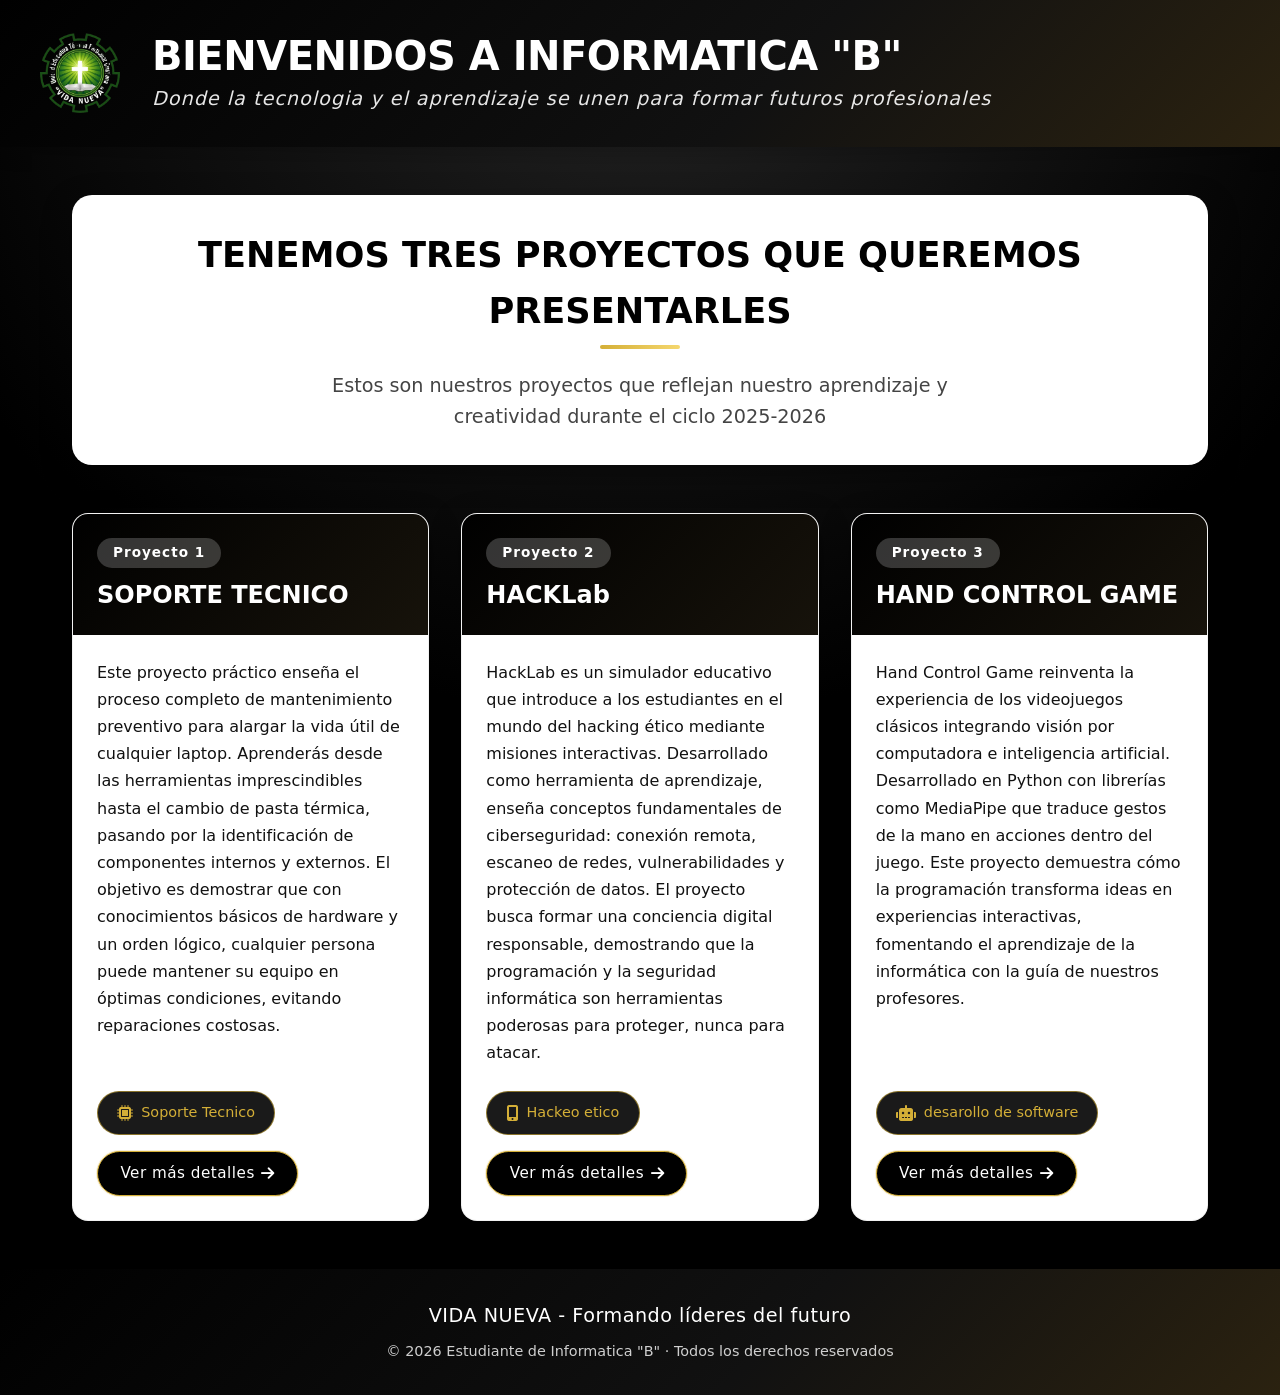
==== index.html @ 70e84f4d "Proyecto Ver1" ====
<!DOCTYPE html>
<html lang="es">
<head>
    <meta charset="UTF-8">
    <meta name="viewport" content="width=device-width, initial-scale=1.0">
    <title>Informatica "B"</title>
    <link rel="icon" href="logo_del_colegio2.png" type="image/x-icon">
    <link rel="stylesheet" href="estilos.css">
    <link rel="stylesheet" href="https://cdnjs.cloudflare.com/ajax/libs/font-awesome/6.0.0/css/all.min.css">
</head>
<body>
    <header>
        <div class="header-container">
            <div class="logo-area">
                <img src="logo_del_colegio2.png" alt="Logo del colegio" class="logo">
                <div class="instituto-info">
                    <h1>BIENVENIDOS A INFORMATICA "B"</h1>
                    <p class="lema">Donde la tecnologia y el aprendizaje se unen para formar futuros profesionales</p>
                </div>
            </div>
        </div>
    </header>

    <main>
        <section class="intro-seccion">
            <h2 class="titulo-destacado">TENEMOS TRES PROYECTOS QUE QUEREMOS PRESENTARLES</h2>
            <p class="subtitulo">Estos son nuestros proyectos que reflejan nuestro aprendizaje y creatividad durante el ciclo 2025-2026</p>
        </section>

        <div class="proyectos-grid">
            <!-- Proyecto 1 -->
            <article class="proyecto-card">
                <div class="proyecto-header">
                    <span class="proyecto-numero">Proyecto 1</span>
                    <h3 class="proyecto-titulo">SOPORTE TECNICO</h3>
                </div>
                <div class="proyecto-contenido">
                    <p class="proyecto-descripcion">Este proyecto práctico enseña el proceso completo de mantenimiento preventivo para alargar la vida útil de cualquier laptop. Aprenderás desde las herramientas imprescindibles hasta el cambio de pasta térmica, pasando por la identificación de componentes internos y externos. El objetivo es demostrar que con conocimientos básicos de hardware y un orden lógico, cualquier persona puede mantener su equipo en óptimas condiciones, evitando reparaciones costosas.
                    </p>
                    <div class="tecnologia-etiqueta">
                        <i class="fas fa-microchip"></i>
                        <span>Soporte Tecnico</span>
                    </div>
                    <div class="acciones-proyecto">
                        <a href="proyecto1.html" class="btn-detalle">
                            Ver más detalles
                            <i class="fas fa-arrow-right"></i>
                        </a>
                    </div>
                </div>
            </article>

            <!-- Proyecto 2 -->
            <article class="proyecto-card">
                <div class="proyecto-header">
                    <span class="proyecto-numero">Proyecto 2</span>
                    <h3 class="proyecto-titulo">HACKLab</h3>
                </div>
                <div class="proyecto-contenido">
                    <p class="proyecto-descripcion">HackLab es un simulador educativo que introduce a los estudiantes en el mundo del hacking ético mediante misiones interactivas. Desarrollado como herramienta de aprendizaje, enseña conceptos fundamentales de ciberseguridad: conexión remota, escaneo de redes, vulnerabilidades y protección de datos. El proyecto busca formar una conciencia digital responsable, demostrando que la programación y la seguridad informática son herramientas poderosas para proteger, nunca para atacar.
                    </p>
                    <div class="tecnologia-etiqueta">
                        <i class="fas fa-mobile-alt"></i>
                        <span>Hackeo etico</span>
                    </div>
                    <div class="acciones-proyecto">
                        <a href="proyecto2.html" class="btn-detalle">
                            Ver más detalles
                            <i class="fas fa-arrow-right"></i>
                        </a>
                    </div>
                </div>
            </article>

            <!-- Proyecto 3 -->
            <article class="proyecto-card">
                <div class="proyecto-header">
                    <span class="proyecto-numero">Proyecto 3</span>
                    <h3 class="proyecto-titulo">HAND CONTROL GAME</h3>
                </div>
                <div class="proyecto-contenido">
                    <p class="proyecto-descripcion">Hand Control Game reinventa la experiencia de los 
                    videojuegos clásicos integrando visión por computadora e inteligencia artificial. 
                    Desarrollado en Python con librerías como MediaPipe que traduce gestos de la mano en 
                    acciones dentro del juego. Este proyecto demuestra cómo la programación transforma 
                    ideas en experiencias interactivas, fomentando el aprendizaje de la informática 
                    con la guía de nuestros profesores.
                    </p>
                    <div class="tecnologia-etiqueta">
                        <i class="fas fa-robot"></i>
                        <span>desarollo de software</span>
                    </div>
                    <div class="acciones-proyecto">
                        <a href="proyecto3.html" class="btn-detalle">
                            Ver más detalles
                            <i class="fas fa-arrow-right"></i>
                        </a>
                    </div>
                </div>
            </article>
        </div>
    </main>

    <footer>
        <div class="footer-container">
            <p class="colegio-footer">VIDA NUEVA - Formando líderes del futuro</p>
            <p class="copyright">© 2026 Estudiante de Informatica "B" · Todos los derechos reservados</p>
        </div>
    </footer>
</body>
</html>
---- estilos.css ----
/* Reset y variables */
* {
    margin: 0;
    padding: 0;
    box-sizing: border-box;
}

:root {
    /* Paleta principal: negro, blanco, dorado */
    --color-primario: #000000;
    --color-secundario: #d4af37; /* dorado */
    --color-acento: #f5d76e;     /* dorado claro */
    --color-fondo: #000000;
    --color-texto: #111111;
    --color-blanco: #ffffff;
    --sombra-suave: 0 10px 30px rgba(0, 0, 0, 0.35);
    --sombra-hover: 0 15px 40px rgba(0, 0, 0, 0.5);
}

body {
    font-family: 'Segoe UI', system-ui, -apple-system, sans-serif;
    background: radial-gradient(circle at top, #222222 0%, #000000 50%, #000000 100%);
    min-height: 100vh;
    display: flex;
    flex-direction: column;
    color: var(--color-blanco);
    line-height: 1.6;
}

/* Header */
header {
    background: linear-gradient(135deg, #000000 0%, #111111 60%, #2b2210 100%);
    color: var(--color-blanco);
    padding: 2rem 1rem;
    box-shadow: 0 4px 20px rgba(0, 0, 0, 0.2);
}

.header-container {
    max-width: 1200px;
    margin: 0 auto;
}

.logo-area {
    display: flex;
    align-items: center;
    gap: 2rem;
    flex-wrap: wrap;
}

.logo {
    width: 80px;
    height: 80px;
    transition: transform 0.3s ease;
}

.logo:hover {
    transform: scale(1.05);
}

.instituto-info h1 {
    font-size: clamp(1.8rem, 5vw, 2.5rem);
    font-weight: 700;
    letter-spacing: -0.5px;
    margin: 0;
    line-height: 1.2;
}

.lema {
    font-size: clamp(1rem, 3vw, 1.2rem);
    font-style: italic;
    opacity: 0.9;
    margin-top: 0.25rem;
    letter-spacing: 1px;
}

/* Main content */
main {
    flex: 1;
    max-width: 1200px;
    margin: 3rem auto;
    padding: 0 2rem;
    width: 100%;
}

/* Sección introductoria - Estilo de la imagen */
.intro-seccion {
    text-align: center;
    margin-bottom: 3rem;
    padding: 2rem;
    background: var(--color-blanco);
    border-radius: 20px;
    box-shadow: var(--sombra-suave);
}

.titulo-destacado {
    font-size: clamp(1.5rem, 4vw, 2.2rem);
    color: var(--color-primario);
    margin-bottom: 1rem;
    font-weight: 600;
    position: relative;
    display: inline-block;
}

.titulo-destacado::after {
    content: '';
    position: absolute;
    bottom: -10px;
    left: 50%;
    transform: translateX(-50%);
    width: 80px;
    height: 4px;
    background: linear-gradient(90deg, var(--color-secundario), var(--color-acento));
    border-radius: 2px;
}

.subtitulo {
    font-size: clamp(1rem, 3vw, 1.2rem);
    color: #444444;
    max-width: 700px;
    margin: 1rem auto 0;
}

/* Grid de proyectos */
.proyectos-grid {
    display: grid;
    grid-template-columns: repeat(auto-fit, minmax(320px, 1fr));
    gap: 2rem;
    margin-top: 2rem;
}

/* Tarjetas de proyecto - Estilo profesional */
.proyecto-card {
    background: var(--color-blanco);
    border-radius: 16px;
    overflow: hidden;
    box-shadow: var(--sombra-suave);
    transition: all 0.3s cubic-bezier(0.4, 0, 0.2, 1);
    display: flex;
    flex-direction: column;
    border: 1px solid rgba(0, 0, 0, 0.05);
}

.proyecto-card:hover {
    transform: translateY(-8px);
    box-shadow: var(--sombra-hover);
}

.proyecto-header {
    background: linear-gradient(135deg, #000000, #17130b);
    color: var(--color-blanco);
    padding: 1.5rem;
    position: relative;
}

.proyecto-numero {
    display: inline-block;
    background: rgba(255, 255, 255, 0.2);
    padding: 0.25rem 1rem;
    border-radius: 50px;
    font-size: 0.85rem;
    font-weight: 600;
    letter-spacing: 1px;
    margin-bottom: 0.75rem;
}

.proyecto-titulo {
    font-size: 1.5rem;
    font-weight: 600;
    margin: 0;
    line-height: 1.3;
}

.proyecto-contenido {
    padding: 1.5rem;
    flex: 1;
    display: flex;
    flex-direction: column;
}

.proyecto-descripcion {
    color: var(--color-texto);
    margin-bottom: 1.5rem;
    font-size: 1rem;
    line-height: 1.7;
    flex: 1;
}

.tecnologia-etiqueta {
    display: inline-flex;
    align-items: center;
    gap: 0.5rem;
    background: #1a1a1a;
    color: var(--color-secundario);
    padding: 0.6rem 1.2rem;
    border-radius: 50px;
    font-size: 0.9rem;
    font-weight: 500;
    border: 1px solid rgba(212, 175, 55, 0.6);
    transition: all 0.3s ease;
    width: fit-content;
}

.tecnologia-etiqueta i {
    font-size: 1rem;
}

.tecnologia-etiqueta:hover {
    background: var(--color-secundario);
    color: var(--color-primario);
    border-color: var(--color-secundario);
}

/* Botones de acción de proyecto */
.acciones-proyecto {
    margin-top: 1rem;
    display: flex;
    justify-content: flex-start;
}

.btn-detalle {
    display: inline-flex;
    align-items: center;
    justify-content: center;
    padding: 0.6rem 1.4rem;
    border-radius: 999px;
    border: 1px solid var(--color-secundario);
    background-color: #000000;
    color: var(--color-blanco);
    font-size: 0.95rem;
    font-weight: 500;
    letter-spacing: 0.5px;
    text-decoration: none;
    cursor: pointer;
    transition: all 0.25s ease;
    box-shadow: 0 0 0 1px rgba(212, 175, 55, 0.2);
}

.btn-detalle i {
    margin-left: 0.4rem;
}

.btn-detalle:hover {
    background-color: var(--color-secundario);
    color: #000000;
    box-shadow: 0 0 16px rgba(212, 175, 55, 0.6);
    transform: translateY(-1px);
}

.btn-detalle:active {
    transform: translateY(0);
}

/* Footer */
footer {
    background: linear-gradient(135deg, #000000 0%, #111111 60%, #2b2210 100%);
    color: var(--color-blanco);
    padding: 2rem 1rem;
    margin-top: auto;
    text-align: center;
}

.footer-container {
    max-width: 1200px;
    margin: 0 auto;
}

.colegio-footer {
    font-size: clamp(1rem, 3vw, 1.2rem);
    font-weight: 500;
    margin-bottom: 0.5rem;
    letter-spacing: 0.5px;
}

.copyright {
    font-size: 0.9rem;
    opacity: 0.8;
}

/* Media Queries - Responsive Design */
@media screen and (max-width: 1024px) {
    main {
        padding: 0 1.5rem;
    }
    
    .proyectos-grid {
        gap: 1.5rem;
    }
}

@media screen and (max-width: 768px) {
    header {
        padding: 1.5rem 1rem;
    }
    
    .logo-area {
        flex-direction: column;
        text-align: center;
        gap: 1rem;
    }
    
    .logo {
        width: 70px;
        height: 70px;
    }
    
    .instituto-info h1 {
        font-size: 1.8rem;
    }
    
    .intro-seccion {
        padding: 1.5rem;
        margin-bottom: 2rem;
    }
    
    .proyectos-grid {
        grid-template-columns: repeat(auto-fit, minmax(280px, 1fr));
    }
    
    .proyecto-header {
        padding: 1.25rem;
    }
    
    .proyecto-titulo {
        font-size: 1.3rem;
    }
    
    .proyecto-contenido {
        padding: 1.25rem;
    }
}

@media screen and (max-width: 480px) {
    main {
        padding: 0 1rem;
        margin: 2rem auto;
    }
    
    .intro-seccion {
        padding: 1.25rem;
    }
    
    .titulo-destacado {
        font-size: 1.3rem;
    }
    
    .subtitulo {
        font-size: 0.95rem;
    }
    
    .proyectos-grid {
        grid-template-columns: 1fr;
        gap: 1.25rem;
    }
    
    .proyecto-card {
        border-radius: 12px;
    }
    
    .proyecto-header {
        padding: 1rem;
    }
    
    .proyecto-numero {
        font-size: 0.75rem;
    }
    
    .proyecto-titulo {
        font-size: 1.2rem;
    }
    
    .proyecto-contenido {
        padding: 1rem;
    }
    
    .proyecto-descripcion {
        font-size: 0.95rem;
    }
    
    .tecnologia-etiqueta {
        padding: 0.5rem 1rem;
        font-size: 0.85rem;
    }
    
    .colegio-footer {
        font-size: 1rem;
    }
    
    .copyright {
        font-size: 0.8rem;
    }
}

/* Pantallas muy grandes */
@media screen and (min-width: 1600px) {
    .proyectos-grid {
        grid-template-columns: repeat(3, 1fr);
    }
}

/* Animaciones y efectos */
@keyframes fadeInUp {
    from {
        opacity: 0;
        transform: translateY(20px);
    }
    to {
        opacity: 1;
        transform: translateY(0);
    }
}

.proyecto-card {
    animation: fadeInUp 0.6s ease-out forwards;
}

.proyecto-card:nth-child(1) { animation-delay: 0.1s; }
.proyecto-card:nth-child(2) { animation-delay: 0.2s; }
.proyecto-card:nth-child(3) { animation-delay: 0.3s; }

/* Mejoras de accesibilidad */
@media (prefers-reduced-motion: reduce) {
    .proyecto-card,
    .logo,
    .tecnologia-etiqueta {
        animation: none;
        transition: none;
    }
}

/* Estilo para enfoque de teclado */
.proyecto-card:focus-within {
    outline: 2px solid var(--color-secundario);
    outline-offset: 2px;
}
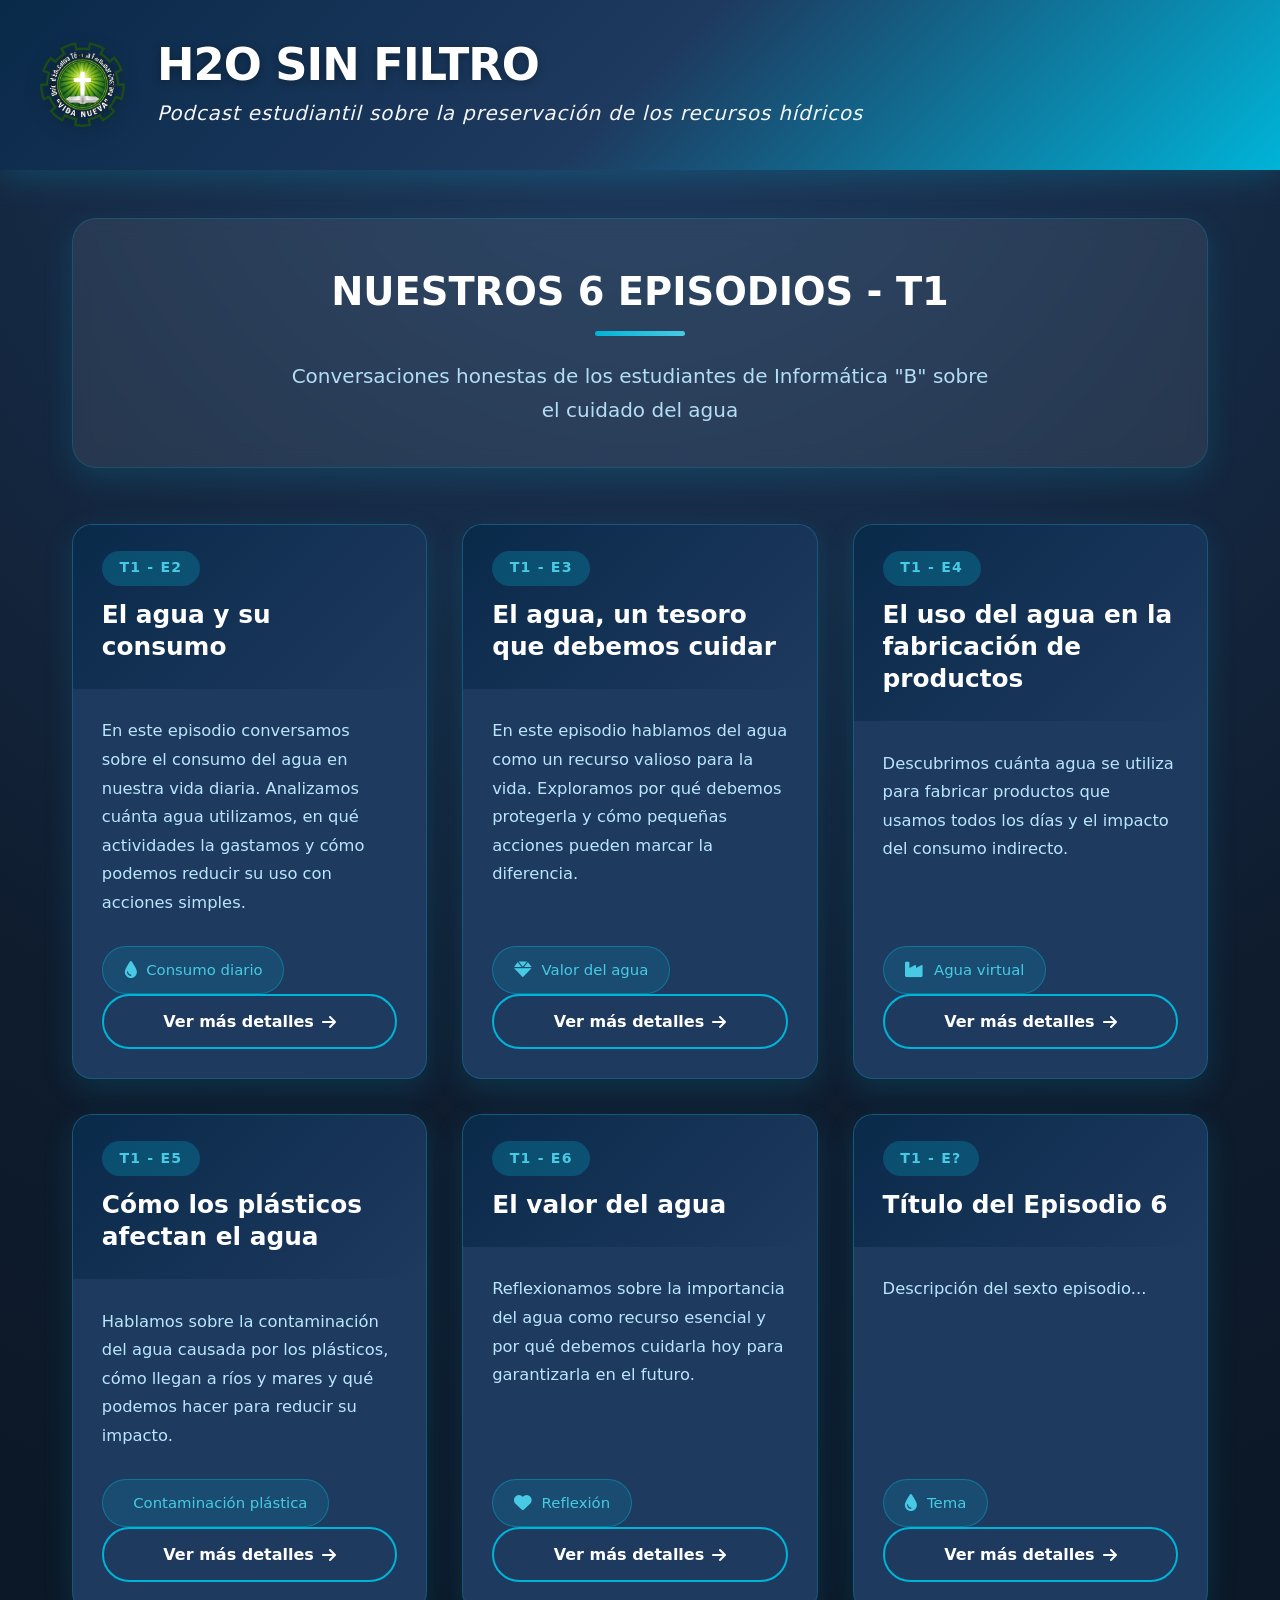
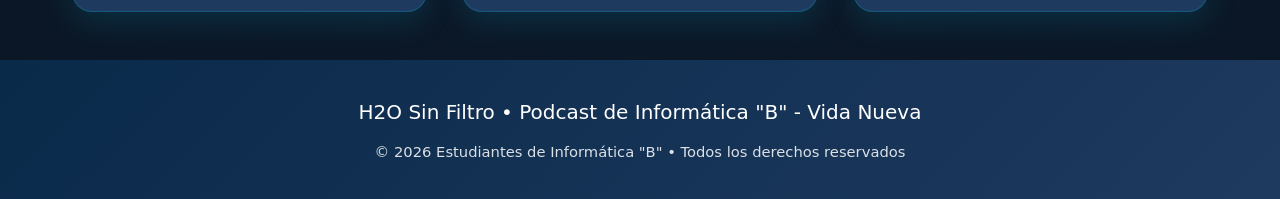
==== commit 196152e8: "IndexActualizado" ====
--- a/index.html
+++ b/index.html
@@ -3,7 +3,7 @@
 <head>
     <meta charset="UTF-8">
     <meta name="viewport" content="width=device-width, initial-scale=1.0">
-    <title>Informatica "B"</title>
+    <title>H2O Sin Filtro | Podcast</title>
     <link rel="icon" href="logo_del_colegio2.png" type="image/x-icon">
     <link rel="stylesheet" href="estilos.css">
     <link rel="stylesheet" href="https://cdnjs.cloudflare.com/ajax/libs/font-awesome/6.0.0/css/all.min.css">
@@ -14,8 +14,8 @@
             <div class="logo-area">
                 <img src="logo_del_colegio2.png" alt="Logo del colegio" class="logo">
                 <div class="instituto-info">
-                    <h1>BIENVENIDOS A INFORMATICA "B"</h1>
-                    <p class="lema">Donde la tecnologia y el aprendizaje se unen para formar futuros profesionales</p>
+                    <h1>H2O SIN FILTRO</h1>
+                    <p class="lema">Podcast estudiantil sobre la preservación de los recursos hídricos</p>
                 </div>
             </div>
         </div>
@@ -23,88 +23,143 @@
 
     <main>
         <section class="intro-seccion">
-            <h2 class="titulo-destacado">TENEMOS TRES PROYECTOS QUE QUEREMOS PRESENTARLES</h2>
-            <p class="subtitulo">Estos son nuestros proyectos que reflejan nuestro aprendizaje y creatividad durante el ciclo 2025-2026</p>
+            <h2 class="titulo-destacado">NUESTROS 6 EPISODIOS - T1</h2>
+            <p class="subtitulo">Conversaciones honestas de los estudiantes de Informática "B" sobre el cuidado del agua</p>
         </section>
 
         <div class="proyectos-grid">
-            <!-- Proyecto 1 -->
+
+            <!-- === TUS 3 EPISODIOS ORIGINALES (modificados) === -->
+
+            <!-- Episodio 1 (antes Proyecto 1) -->
             <article class="proyecto-card">
                 <div class="proyecto-header">
-                    <span class="proyecto-numero">Proyecto 1</span>
-                    <h3 class="proyecto-titulo">SOPORTE TECNICO</h3>
+                    <span class="proyecto-numero">T1 - E2</span>
+                    <h3 class="proyecto-titulo">El agua y su consumo</h3>
                 </div>
                 <div class="proyecto-contenido">
-                    <p class="proyecto-descripcion">Este proyecto práctico enseña el proceso completo de mantenimiento preventivo para alargar la vida útil de cualquier laptop. Aprenderás desde las herramientas imprescindibles hasta el cambio de pasta térmica, pasando por la identificación de componentes internos y externos. El objetivo es demostrar que con conocimientos básicos de hardware y un orden lógico, cualquier persona puede mantener su equipo en óptimas condiciones, evitando reparaciones costosas.
-                    </p>
+                    <p class="proyecto-descripcion">En este episodio conversamos sobre el consumo del agua en nuestra vida diaria. Analizamos cuánta agua utilizamos, en qué actividades la gastamos y cómo podemos reducir su uso con acciones simples.</p>
                     <div class="tecnologia-etiqueta">
-                        <i class="fas fa-microchip"></i>
-                        <span>Soporte Tecnico</span>
+                        <i class="fas fa-tint"></i>
+                        <span>Consumo diario</span>
                     </div>
                     <div class="acciones-proyecto">
                         <a href="proyecto1.html" class="btn-detalle">
-                            Ver más detalles
-                            <i class="fas fa-arrow-right"></i>
+                            Ver más detalles <i class="fas fa-arrow-right"></i>
                         </a>
                     </div>
                 </div>
             </article>
 
-            <!-- Proyecto 2 -->
+            <!-- Episodio 2 (antes Proyecto 2) -->
             <article class="proyecto-card">
                 <div class="proyecto-header">
-                    <span class="proyecto-numero">Proyecto 2</span>
-                    <h3 class="proyecto-titulo">HACKLab</h3>
+                    <span class="proyecto-numero">T1 - E3</span>
+                    <h3 class="proyecto-titulo">El agua, un tesoro que debemos cuidar</h3>
                 </div>
                 <div class="proyecto-contenido">
-                    <p class="proyecto-descripcion">HackLab es un simulador educativo que introduce a los estudiantes en el mundo del hacking ético mediante misiones interactivas. Desarrollado como herramienta de aprendizaje, enseña conceptos fundamentales de ciberseguridad: conexión remota, escaneo de redes, vulnerabilidades y protección de datos. El proyecto busca formar una conciencia digital responsable, demostrando que la programación y la seguridad informática son herramientas poderosas para proteger, nunca para atacar.
-                    </p>
+                    <p class="proyecto-descripcion">En este episodio hablamos del agua como un recurso valioso para la vida. Exploramos por qué debemos protegerla y cómo pequeñas acciones pueden marcar la diferencia.</p>
                     <div class="tecnologia-etiqueta">
-                        <i class="fas fa-mobile-alt"></i>
-                        <span>Hackeo etico</span>
+                        <i class="fas fa-gem"></i>
+                        <span>Valor del agua</span>
                     </div>
                     <div class="acciones-proyecto">
                         <a href="proyecto2.html" class="btn-detalle">
-                            Ver más detalles
-                            <i class="fas fa-arrow-right"></i>
+                            Ver más detalles <i class="fas fa-arrow-right"></i>
                         </a>
                     </div>
                 </div>
             </article>
 
-            <!-- Proyecto 3 -->
+            <!-- Episodio 3 (antes Proyecto 3) -->
             <article class="proyecto-card">
                 <div class="proyecto-header">
-                    <span class="proyecto-numero">Proyecto 3</span>
-                    <h3 class="proyecto-titulo">HAND CONTROL GAME</h3>
+                    <span class="proyecto-numero">T1 - E4</span>
+                    <h3 class="proyecto-titulo">El uso del agua en la fabricación de productos</h3>
                 </div>
                 <div class="proyecto-contenido">
-                    <p class="proyecto-descripcion">Hand Control Game reinventa la experiencia de los 
-                    videojuegos clásicos integrando visión por computadora e inteligencia artificial. 
-                    Desarrollado en Python con librerías como MediaPipe que traduce gestos de la mano en 
-                    acciones dentro del juego. Este proyecto demuestra cómo la programación transforma 
-                    ideas en experiencias interactivas, fomentando el aprendizaje de la informática 
-                    con la guía de nuestros profesores.
-                    </p>
+                    <p class="proyecto-descripcion">Descubrimos cuánta agua se utiliza para fabricar productos que usamos todos los días y el impacto del consumo indirecto.</p>
                     <div class="tecnologia-etiqueta">
-                        <i class="fas fa-robot"></i>
-                        <span>desarollo de software</span>
+                        <i class="fas fa-industry"></i>
+                        <span>Agua virtual</span>
                     </div>
                     <div class="acciones-proyecto">
                         <a href="proyecto3.html" class="btn-detalle">
-                            Ver más detalles
-                            <i class="fas fa-arrow-right"></i>
+                            Ver más detalles <i class="fas fa-arrow-right"></i>
                         </a>
                     </div>
                 </div>
             </article>
+
+            <!-- === LAS 3 TARJETAS NUEVAS QUE FALTABAN === -->
+
+            <!-- Episodio 4 -->
+            <article class="proyecto-card">
+                <div class="proyecto-header">
+                    <span class="proyecto-numero">T1 - E5</span>
+                    <h3 class="proyecto-titulo">Cómo los plásticos afectan el agua</h3>
+                </div>
+                <div class="proyecto-contenido">
+                    <p class="proyecto-descripcion">Hablamos sobre la contaminación del agua causada por los plásticos, cómo llegan a ríos y mares y qué podemos hacer para reducir su impacto.</p>
+                    <div class="tecnologia-etiqueta">
+                        <i class="fas fa-bottle-water"></i>
+                        <span>Contaminación plástica</span>
+                    </div>
+                    <div class="acciones-proyecto">
+                        <a href="#" class="btn-detalle">
+                            Ver más detalles <i class="fas fa-arrow-right"></i>
+                        </a>
+                    </div>
+                </div>
+            </article>
+
+            <!-- Episodio 5 -->
+            <article class="proyecto-card">
+                <div class="proyecto-header">
+                    <span class="proyecto-numero">T1 - E6</span>
+                    <h3 class="proyecto-titulo">El valor del agua</h3>
+                </div>
+                <div class="proyecto-contenido">
+                    <p class="proyecto-descripcion">Reflexionamos sobre la importancia del agua como recurso esencial y por qué debemos cuidarla hoy para garantizarla en el futuro.</p>
+                    <div class="tecnologia-etiqueta">
+                        <i class="fas fa-heart"></i>
+                        <span>Reflexión</span>
+                    </div>
+                    <div class="acciones-proyecto">
+                        <a href="#" class="btn-detalle">
+                            Ver más detalles <i class="fas fa-arrow-right"></i>
+                        </a>
+                    </div>
+                </div>
+            </article>
+
+            <!-- Episodio 6 (placeholder - reemplázalo cuando tengas el título) -->
+            <article class="proyecto-card">
+                <div class="proyecto-header">
+                    <span class="proyecto-numero">T1 - E?</span>
+                    <h3 class="proyecto-titulo">Título del Episodio 6</h3>
+                </div>
+                <div class="proyecto-contenido">
+                    <p class="proyecto-descripcion">Descripción del sexto episodio...</p>
+                    <div class="tecnologia-etiqueta">
+                        <i class="fas fa-tint"></i>
+                        <span>Tema</span>
+                    </div>
+                    <div class="acciones-proyecto">
+                        <a href="#" class="btn-detalle">
+                            Ver más detalles <i class="fas fa-arrow-right"></i>
+                        </a>
+                    </div>
+                </div>
+            </article>
+
         </div>
     </main>
 
     <footer>
         <div class="footer-container">
-            <p class="colegio-footer">VIDA NUEVA - Formando líderes del futuro</p>
-            <p class="copyright">© 2026 Estudiante de Informatica "B" · Todos los derechos reservados</p>
+            <p class="colegio-footer">H2O Sin Filtro • Podcast de Informática "B" - Vida Nueva</p>
+            <p class="copyright">© 2026 Estudiantes de Informática "B" • Todos los derechos reservados</p>
         </div>
     </footer>
 </body>
--- a/estilos.css
+++ b/estilos.css
@@ -1,4 +1,4 @@
-/* Reset y variables */
+/* Reset y variables - Tema H2O Sin Filtro */
 * {
     margin: 0;
     padding: 0;
@@ -6,33 +6,37 @@
 }
 
 :root {
-    /* Paleta principal: negro, blanco, dorado */
-    --color-primario: #000000;
-    --color-secundario: #d4af37; /* dorado */
-    --color-acento: #f5d76e;     /* dorado claro */
-    --color-fondo: #000000;
-    --color-texto: #111111;
+    /* Nueva paleta de colores - Agua limpia */
+    --color-primario: #0a2a4a;        /* Azul profundo */
+    --color-secundario: #00b4d8;      /* Turquesa vibrante */
+    --color-acento: #48cae4;          /* Turquesa claro */
+    --color-fondo: #0f1c2e;           /* Fondo oscuro azulado */
     --color-blanco: #ffffff;
-    --sombra-suave: 0 10px 30px rgba(0, 0, 0, 0.35);
-    --sombra-hover: 0 15px 40px rgba(0, 0, 0, 0.5);
+    --color-texto: #e0f2fe;
+    --color-tarjeta: #1e3a5f;
+    
+    --sombra-suave: 0 10px 30px rgba(0, 180, 216, 0.15);
+    --sombra-hover: 0 20px 50px rgba(0, 180, 216, 0.25);
 }
 
 body {
     font-family: 'Segoe UI', system-ui, -apple-system, sans-serif;
-    background: radial-gradient(circle at top, #222222 0%, #000000 50%, #000000 100%);
+    background: radial-gradient(circle at top, #1e3a5f 0%, #0f1c2e 60%, #0a1624 100%);
     min-height: 100vh;
     display: flex;
     flex-direction: column;
-    color: var(--color-blanco);
-    line-height: 1.6;
-}
-
-/* Header */
+    color: var(--color-texto);
+    line-height: 1.7;
+}
+
+/* Header - Más moderno y con toque acuático */
 header {
-    background: linear-gradient(135deg, #000000 0%, #111111 60%, #2b2210 100%);
-    color: var(--color-blanco);
-    padding: 2rem 1rem;
-    box-shadow: 0 4px 20px rgba(0, 0, 0, 0.2);
+    background: linear-gradient(135deg, #0a2a4a 0%, #1e3a5f 50%, #00b4d8 100%);
+    color: var(--color-blanco);
+    padding: 2.5rem 1rem;
+    box-shadow: 0 8px 30px rgba(0, 180, 216, 0.2);
+    position: relative;
+    overflow: hidden;
 }
 
 .header-container {
@@ -48,32 +52,34 @@
 }
 
 .logo {
-    width: 80px;
-    height: 80px;
-    transition: transform 0.3s ease;
+    width: 85px;
+    height: 85px;
+    transition: transform 0.4s ease;
+    filter: drop-shadow(0 4px 8px rgba(0, 0, 0, 0.3));
 }
 
 .logo:hover {
-    transform: scale(1.05);
+    transform: scale(1.08) rotate(5deg);
 }
 
 .instituto-info h1 {
-    font-size: clamp(1.8rem, 5vw, 2.5rem);
+    font-size: clamp(1.9rem, 5.5vw, 2.8rem);
     font-weight: 700;
-    letter-spacing: -0.5px;
+    letter-spacing: -1px;
     margin: 0;
-    line-height: 1.2;
+    line-height: 1.1;
+    text-shadow: 0 2px 10px rgba(0, 0, 0, 0.3);
 }
 
 .lema {
-    font-size: clamp(1rem, 3vw, 1.2rem);
+    font-size: clamp(1.05rem, 3.2vw, 1.25rem);
     font-style: italic;
-    opacity: 0.9;
-    margin-top: 0.25rem;
-    letter-spacing: 1px;
-}
-
-/* Main content */
+    opacity: 0.95;
+    margin-top: 0.4rem;
+    letter-spacing: 0.8px;
+}
+
+/* Main */
 main {
     flex: 1;
     max-width: 1200px;
@@ -82,21 +88,23 @@
     width: 100%;
 }
 
-/* Sección introductoria - Estilo de la imagen */
+/* Sección introductoria */
 .intro-seccion {
     text-align: center;
-    margin-bottom: 3rem;
-    padding: 2rem;
-    background: var(--color-blanco);
-    border-radius: 20px;
+    margin-bottom: 3.5rem;
+    padding: 2.5rem 2rem;
+    background: rgba(255, 255, 255, 0.08);
+    border-radius: 24px;
     box-shadow: var(--sombra-suave);
+    backdrop-filter: blur(10px);
+    border: 1px solid rgba(0, 180, 216, 0.2);
 }
 
 .titulo-destacado {
-    font-size: clamp(1.5rem, 4vw, 2.2rem);
-    color: var(--color-primario);
+    font-size: clamp(1.6rem, 4.5vw, 2.4rem);
+    color: var(--color-blanco);
     margin-bottom: 1rem;
-    font-weight: 600;
+    font-weight: 700;
     position: relative;
     display: inline-block;
 }
@@ -104,157 +112,158 @@
 .titulo-destacado::after {
     content: '';
     position: absolute;
-    bottom: -10px;
+    bottom: -12px;
     left: 50%;
     transform: translateX(-50%);
-    width: 80px;
-    height: 4px;
+    width: 90px;
+    height: 5px;
     background: linear-gradient(90deg, var(--color-secundario), var(--color-acento));
-    border-radius: 2px;
+    border-radius: 3px;
 }
 
 .subtitulo {
-    font-size: clamp(1rem, 3vw, 1.2rem);
-    color: #444444;
-    max-width: 700px;
-    margin: 1rem auto 0;
-}
-
-/* Grid de proyectos */
+    font-size: clamp(1.05rem, 3vw, 1.25rem);
+    color: #bae6fd;
+    max-width: 720px;
+    margin: 1.2rem auto 0;
+    opacity: 0.95;
+}
+
+/* Grid de episodios */
 .proyectos-grid {
     display: grid;
     grid-template-columns: repeat(auto-fit, minmax(320px, 1fr));
-    gap: 2rem;
-    margin-top: 2rem;
-}
-
-/* Tarjetas de proyecto - Estilo profesional */
+    gap: 2.2rem;
+}
+
+/* Tarjetas mejoradas */
 .proyecto-card {
-    background: var(--color-blanco);
-    border-radius: 16px;
+    background: var(--color-tarjeta);
+    border-radius: 20px;
     overflow: hidden;
     box-shadow: var(--sombra-suave);
-    transition: all 0.3s cubic-bezier(0.4, 0, 0.2, 1);
+    transition: all 0.4s cubic-bezier(0.4, 0, 0.2, 1);
     display: flex;
     flex-direction: column;
-    border: 1px solid rgba(0, 0, 0, 0.05);
+    border: 1px solid rgba(0, 180, 216, 0.25);
+    position: relative;
 }
 
 .proyecto-card:hover {
-    transform: translateY(-8px);
+    transform: translateY(-12px);
     box-shadow: var(--sombra-hover);
+    border-color: var(--color-secundario);
 }
 
 .proyecto-header {
-    background: linear-gradient(135deg, #000000, #17130b);
-    color: var(--color-blanco);
-    padding: 1.5rem;
+    background: linear-gradient(135deg, #0a2a4a, #1e3a5f);
+    color: var(--color-blanco);
+    padding: 1.6rem 1.8rem;
     position: relative;
 }
 
 .proyecto-numero {
     display: inline-block;
-    background: rgba(255, 255, 255, 0.2);
-    padding: 0.25rem 1rem;
+    background: rgba(0, 180, 216, 0.25);
+    color: var(--color-acento);
+    padding: 0.35rem 1.1rem;
     border-radius: 50px;
-    font-size: 0.85rem;
+    font-size: 0.88rem;
     font-weight: 600;
-    letter-spacing: 1px;
-    margin-bottom: 0.75rem;
+    letter-spacing: 1.2px;
+    margin-bottom: 0.8rem;
 }
 
 .proyecto-titulo {
-    font-size: 1.5rem;
-    font-weight: 600;
-    margin: 0;
+    font-size: 1.55rem;
+    font-weight: 700;
     line-height: 1.3;
+    color: var(--color-blanco);
 }
 
 .proyecto-contenido {
-    padding: 1.5rem;
+    padding: 1.8rem;
     flex: 1;
     display: flex;
     flex-direction: column;
 }
 
 .proyecto-descripcion {
-    color: var(--color-texto);
-    margin-bottom: 1.5rem;
-    font-size: 1rem;
-    line-height: 1.7;
+    color: #bae6fd;
+    margin-bottom: 1.8rem;
+    font-size: 1.02rem;
+    line-height: 1.75;
     flex: 1;
 }
 
 .tecnologia-etiqueta {
     display: inline-flex;
     align-items: center;
-    gap: 0.5rem;
-    background: #1a1a1a;
-    color: var(--color-secundario);
-    padding: 0.6rem 1.2rem;
+    gap: 0.6rem;
+    background: rgba(0, 180, 216, 0.15);
+    color: var(--color-acento);
+    padding: 0.65rem 1.3rem;
     border-radius: 50px;
-    font-size: 0.9rem;
+    font-size: 0.93rem;
     font-weight: 500;
-    border: 1px solid rgba(212, 175, 55, 0.6);
+    border: 1px solid rgba(0, 180, 216, 0.4);
     transition: all 0.3s ease;
     width: fit-content;
 }
 
 .tecnologia-etiqueta i {
-    font-size: 1rem;
+    font-size: 1.1rem;
 }
 
 .tecnologia-etiqueta:hover {
     background: var(--color-secundario);
-    color: var(--color-primario);
-    border-color: var(--color-secundario);
-}
-
-/* Botones de acción de proyecto */
+    color: #0a2a4a;
+    transform: scale(1.05);
+}
+
+/* Botón mejorado */
 .acciones-proyecto {
-    margin-top: 1rem;
-    display: flex;
-    justify-content: flex-start;
+    margin-top: auto;
 }
 
 .btn-detalle {
     display: inline-flex;
     align-items: center;
     justify-content: center;
-    padding: 0.6rem 1.4rem;
-    border-radius: 999px;
-    border: 1px solid var(--color-secundario);
-    background-color: #000000;
-    color: var(--color-blanco);
-    font-size: 0.95rem;
-    font-weight: 500;
-    letter-spacing: 0.5px;
+    padding: 0.75rem 1.6rem;
+    border-radius: 9999px;
+    border: 2px solid var(--color-secundario);
+    background-color: transparent;
+    color: var(--color-blanco);
+    font-size: 1rem;
+    font-weight: 600;
     text-decoration: none;
     cursor: pointer;
-    transition: all 0.25s ease;
-    box-shadow: 0 0 0 1px rgba(212, 175, 55, 0.2);
+    transition: all 0.3s ease;
+    width: 100%;
 }
 
 .btn-detalle i {
-    margin-left: 0.4rem;
+    margin-left: 0.5rem;
+    transition: transform 0.3s ease;
 }
 
 .btn-detalle:hover {
     background-color: var(--color-secundario);
-    color: #000000;
-    box-shadow: 0 0 16px rgba(212, 175, 55, 0.6);
-    transform: translateY(-1px);
-}
-
-.btn-detalle:active {
-    transform: translateY(0);
+    color: #0a2a4a;
+    box-shadow: 0 0 20px rgba(0, 180, 216, 0.5);
+    transform: translateY(-2px);
+}
+
+.btn-detalle:hover i {
+    transform: translateX(4px);
 }
 
 /* Footer */
 footer {
-    background: linear-gradient(135deg, #000000 0%, #111111 60%, #2b2210 100%);
-    color: var(--color-blanco);
-    padding: 2rem 1rem;
+    background: linear-gradient(135deg, #0a2a4a 0%, #1e3a5f 100%);
+    color: var(--color-blanco);
+    padding: 2.2rem 1rem;
     margin-top: auto;
     text-align: center;
 }
@@ -265,143 +274,64 @@
 }
 
 .colegio-footer {
-    font-size: clamp(1rem, 3vw, 1.2rem);
+    font-size: clamp(1.05rem, 3vw, 1.25rem);
     font-weight: 500;
-    margin-bottom: 0.5rem;
-    letter-spacing: 0.5px;
+    margin-bottom: 0.6rem;
 }
 
 .copyright {
-    font-size: 0.9rem;
-    opacity: 0.8;
-}
-
-/* Media Queries - Responsive Design */
-@media screen and (max-width: 1024px) {
+    font-size: 0.92rem;
+    opacity: 0.85;
+}
+
+/* Responsive Design */
+@media screen and (max-width: 768px) {
     main {
         padding: 0 1.5rem;
-    }
-    
-    .proyectos-grid {
-        gap: 1.5rem;
-    }
-}
-
-@media screen and (max-width: 768px) {
-    header {
-        padding: 1.5rem 1rem;
+        margin: 2rem auto;
     }
     
     .logo-area {
         flex-direction: column;
         text-align: center;
-        gap: 1rem;
+        gap: 1.2rem;
     }
     
     .logo {
-        width: 70px;
-        height: 70px;
-    }
-    
-    .instituto-info h1 {
-        font-size: 1.8rem;
-    }
-    
-    .intro-seccion {
-        padding: 1.5rem;
-        margin-bottom: 2rem;
+        width: 72px;
+        height: 72px;
     }
     
     .proyectos-grid {
-        grid-template-columns: repeat(auto-fit, minmax(280px, 1fr));
-    }
-    
-    .proyecto-header {
-        padding: 1.25rem;
-    }
-    
-    .proyecto-titulo {
-        font-size: 1.3rem;
-    }
-    
-    .proyecto-contenido {
-        padding: 1.25rem;
+        gap: 1.8rem;
     }
 }
 
 @media screen and (max-width: 480px) {
-    main {
-        padding: 0 1rem;
-        margin: 2rem auto;
-    }
-    
-    .intro-seccion {
-        padding: 1.25rem;
-    }
-    
-    .titulo-destacado {
-        font-size: 1.3rem;
-    }
-    
-    .subtitulo {
-        font-size: 0.95rem;
-    }
-    
     .proyectos-grid {
         grid-template-columns: 1fr;
-        gap: 1.25rem;
+        gap: 1.5rem;
     }
     
     .proyecto-card {
-        border-radius: 12px;
-    }
-    
-    .proyecto-header {
-        padding: 1rem;
-    }
-    
-    .proyecto-numero {
-        font-size: 0.75rem;
+        border-radius: 16px;
+    }
+    
+    .proyecto-header,
+    .proyecto-contenido {
+        padding: 1.4rem;
     }
     
     .proyecto-titulo {
-        font-size: 1.2rem;
-    }
-    
-    .proyecto-contenido {
-        padding: 1rem;
-    }
-    
-    .proyecto-descripcion {
-        font-size: 0.95rem;
-    }
-    
-    .tecnologia-etiqueta {
-        padding: 0.5rem 1rem;
-        font-size: 0.85rem;
-    }
-    
-    .colegio-footer {
-        font-size: 1rem;
-    }
-    
-    .copyright {
-        font-size: 0.8rem;
-    }
-}
-
-/* Pantallas muy grandes */
-@media screen and (min-width: 1600px) {
-    .proyectos-grid {
-        grid-template-columns: repeat(3, 1fr);
-    }
-}
-
-/* Animaciones y efectos */
+        font-size: 1.35rem;
+    }
+}
+
+/* Animaciones suaves */
 @keyframes fadeInUp {
     from {
         opacity: 0;
-        transform: translateY(20px);
+        transform: translateY(30px);
     }
     to {
         opacity: 1;
@@ -410,25 +340,28 @@
 }
 
 .proyecto-card {
-    animation: fadeInUp 0.6s ease-out forwards;
+    animation: fadeInUp 0.7s ease-out forwards;
 }
 
 .proyecto-card:nth-child(1) { animation-delay: 0.1s; }
 .proyecto-card:nth-child(2) { animation-delay: 0.2s; }
 .proyecto-card:nth-child(3) { animation-delay: 0.3s; }
-
-/* Mejoras de accesibilidad */
+.proyecto-card:nth-child(4) { animation-delay: 0.4s; }
+.proyecto-card:nth-child(5) { animation-delay: 0.5s; }
+.proyecto-card:nth-child(6) { animation-delay: 0.6s; }
+
+/* Accesibilidad */
 @media (prefers-reduced-motion: reduce) {
     .proyecto-card,
     .logo,
-    .tecnologia-etiqueta {
+    .tecnologia-etiqueta,
+    .btn-detalle {
         animation: none;
         transition: none;
     }
 }
 
-/* Estilo para enfoque de teclado */
 .proyecto-card:focus-within {
-    outline: 2px solid var(--color-secundario);
-    outline-offset: 2px;
+    outline: 3px solid var(--color-secundario);
+    outline-offset: 4px;
 }
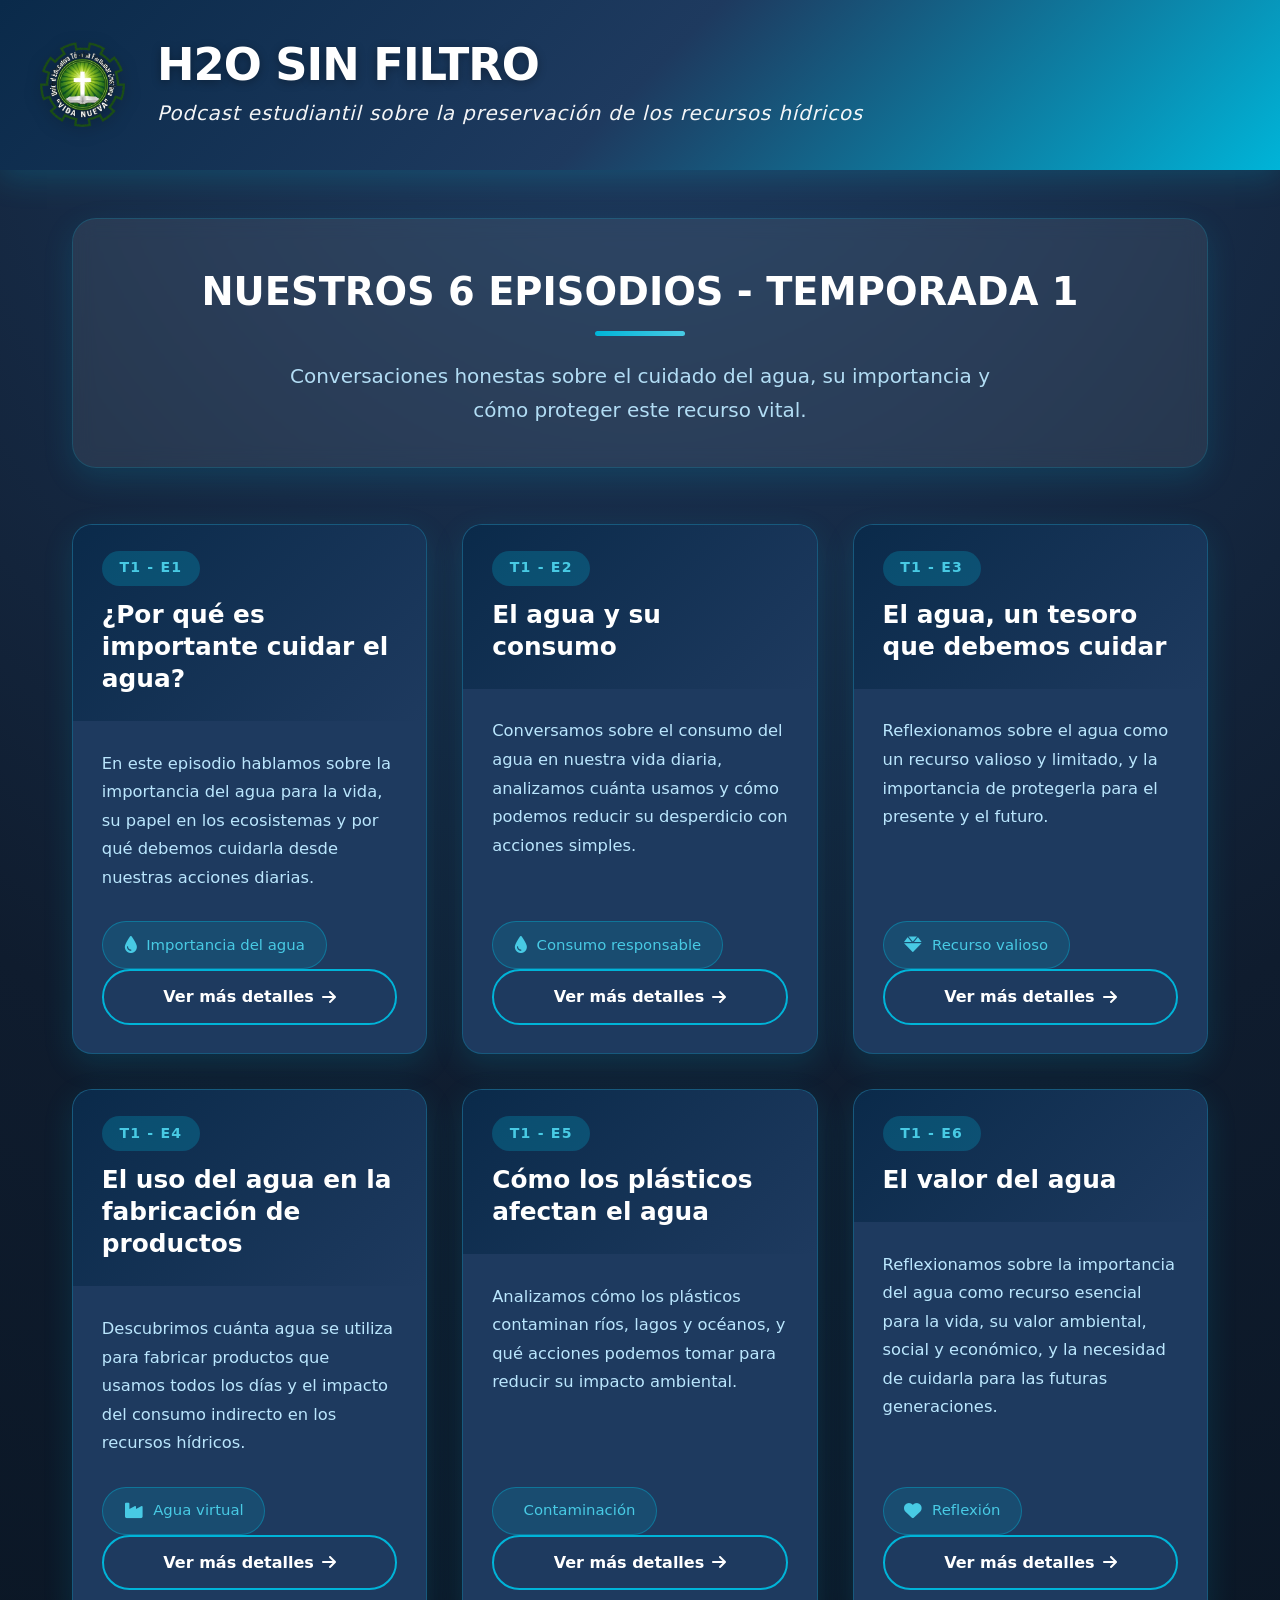
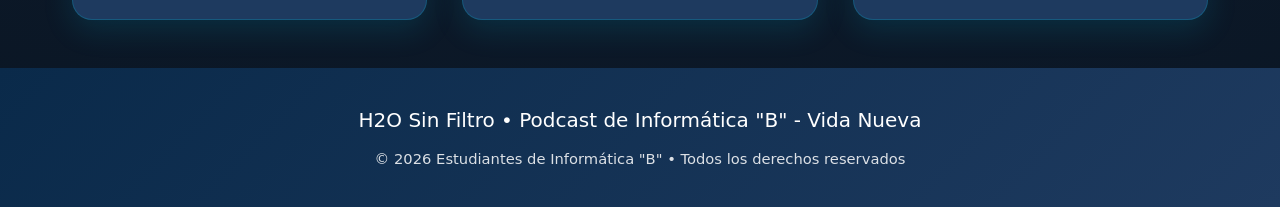
==== commit 0251a071: "VersionCasiLista" ====
--- a/index.html
+++ b/index.html
@@ -9,158 +9,177 @@
     <link rel="stylesheet" href="https://cdnjs.cloudflare.com/ajax/libs/font-awesome/6.0.0/css/all.min.css">
 </head>
 <body>
-    <header>
-        <div class="header-container">
-            <div class="logo-area">
-                <img src="logo_del_colegio2.png" alt="Logo del colegio" class="logo">
-                <div class="instituto-info">
-                    <h1>H2O SIN FILTRO</h1>
-                    <p class="lema">Podcast estudiantil sobre la preservación de los recursos hídricos</p>
-                </div>
+<header>
+    <div class="header-container">
+        <div class="logo-area">
+            <img src="logo_del_colegio2.png" alt="Logo del colegio" class="logo">
+            <div class="instituto-info">
+                <h1>H2O SIN FILTRO</h1>
+                <p class="lema">Podcast estudiantil sobre la preservación de los recursos hídricos</p>
             </div>
         </div>
-    </header>
+    </div>
+</header>
 
-    <main>
-        <section class="intro-seccion">
-            <h2 class="titulo-destacado">NUESTROS 6 EPISODIOS - T1</h2>
-            <p class="subtitulo">Conversaciones honestas de los estudiantes de Informática "B" sobre el cuidado del agua</p>
-        </section>
+<main>
 
-        <div class="proyectos-grid">
+<section class="intro-seccion">
+    <h2 class="titulo-destacado">NUESTROS 6 EPISODIOS - TEMPORADA 1</h2>
+    <p class="subtitulo">
+        Conversaciones honestas sobre el cuidado del agua, su importancia y cómo proteger este recurso vital.
+    </p>
+</section>
 
-            <!-- === TUS 3 EPISODIOS ORIGINALES (modificados) === -->
+<div class="proyectos-grid">
 
-            <!-- Episodio 1 (antes Proyecto 1) -->
-            <article class="proyecto-card">
-                <div class="proyecto-header">
-                    <span class="proyecto-numero">T1 - E2</span>
-                    <h3 class="proyecto-titulo">El agua y su consumo</h3>
-                </div>
-                <div class="proyecto-contenido">
-                    <p class="proyecto-descripcion">En este episodio conversamos sobre el consumo del agua en nuestra vida diaria. Analizamos cuánta agua utilizamos, en qué actividades la gastamos y cómo podemos reducir su uso con acciones simples.</p>
-                    <div class="tecnologia-etiqueta">
-                        <i class="fas fa-tint"></i>
-                        <span>Consumo diario</span>
-                    </div>
-                    <div class="acciones-proyecto">
-                        <a href="proyecto1.html" class="btn-detalle">
-                            Ver más detalles <i class="fas fa-arrow-right"></i>
-                        </a>
-                    </div>
-                </div>
-            </article>
+<!-- EPISODIO 1 -->
+<article class="proyecto-card">
+<div class="proyecto-header">
+<span class="proyecto-numero">T1 - E1</span>
+<h3 class="proyecto-titulo">¿Por qué es importante cuidar el agua?</h3>
+</div>
+<div class="proyecto-contenido">
+<p class="proyecto-descripcion">
+En este episodio hablamos sobre la importancia del agua para la vida, su papel en los ecosistemas y 
+por qué debemos cuidarla desde nuestras acciones diarias.
+</p>
+<div class="tecnologia-etiqueta">
+<i class="fas fa-tint"></i>
+<span>Importancia del agua</span>
+</div>
+<div class="acciones-proyecto">
+<a href="episodio1.html" class="btn-detalle">
+Ver más detalles <i class="fas fa-arrow-right"></i>
+</a>
+</div>
+</div>
+</article>
 
-            <!-- Episodio 2 (antes Proyecto 2) -->
-            <article class="proyecto-card">
-                <div class="proyecto-header">
-                    <span class="proyecto-numero">T1 - E3</span>
-                    <h3 class="proyecto-titulo">El agua, un tesoro que debemos cuidar</h3>
-                </div>
-                <div class="proyecto-contenido">
-                    <p class="proyecto-descripcion">En este episodio hablamos del agua como un recurso valioso para la vida. Exploramos por qué debemos protegerla y cómo pequeñas acciones pueden marcar la diferencia.</p>
-                    <div class="tecnologia-etiqueta">
-                        <i class="fas fa-gem"></i>
-                        <span>Valor del agua</span>
-                    </div>
-                    <div class="acciones-proyecto">
-                        <a href="proyecto2.html" class="btn-detalle">
-                            Ver más detalles <i class="fas fa-arrow-right"></i>
-                        </a>
-                    </div>
-                </div>
-            </article>
+<!-- EPISODIO 2 -->
+<article class="proyecto-card">
+<div class="proyecto-header">
+<span class="proyecto-numero">T1 - E2</span>
+<h3 class="proyecto-titulo">El agua y su consumo</h3>
+</div>
+<div class="proyecto-contenido">
+<p class="proyecto-descripcion">
+Conversamos sobre el consumo del agua en nuestra vida diaria, analizamos cuánta usamos 
+y cómo podemos reducir su desperdicio con acciones simples.
+</p>
+<div class="tecnologia-etiqueta">
+<i class="fas fa-tint"></i>
+<span>Consumo responsable</span>
+</div>
+<div class="acciones-proyecto">
+<a href="episodio2.html" class="btn-detalle">
+Ver más detalles <i class="fas fa-arrow-right"></i>
+</a>
+</div>
+</div>
+</article>
 
-            <!-- Episodio 3 (antes Proyecto 3) -->
-            <article class="proyecto-card">
-                <div class="proyecto-header">
-                    <span class="proyecto-numero">T1 - E4</span>
-                    <h3 class="proyecto-titulo">El uso del agua en la fabricación de productos</h3>
-                </div>
-                <div class="proyecto-contenido">
-                    <p class="proyecto-descripcion">Descubrimos cuánta agua se utiliza para fabricar productos que usamos todos los días y el impacto del consumo indirecto.</p>
-                    <div class="tecnologia-etiqueta">
-                        <i class="fas fa-industry"></i>
-                        <span>Agua virtual</span>
-                    </div>
-                    <div class="acciones-proyecto">
-                        <a href="proyecto3.html" class="btn-detalle">
-                            Ver más detalles <i class="fas fa-arrow-right"></i>
-                        </a>
-                    </div>
-                </div>
-            </article>
+<!-- EPISODIO 3 -->
+<article class="proyecto-card">
+<div class="proyecto-header">
+<span class="proyecto-numero">T1 - E3</span>
+<h3 class="proyecto-titulo">El agua, un tesoro que debemos cuidar</h3>
+</div>
+<div class="proyecto-contenido">
+<p class="proyecto-descripcion">
+Reflexionamos sobre el agua como un recurso valioso y limitado, 
+y la importancia de protegerla para el presente y el futuro.
+</p>
+<div class="tecnologia-etiqueta">
+<i class="fas fa-gem"></i>
+<span>Recurso valioso</span>
+</div>
+<div class="acciones-proyecto">
+<a href="episodio3.html" class="btn-detalle">
+Ver más detalles <i class="fas fa-arrow-right"></i>
+</a>
+</div>
+</div>
+</article>
 
-            <!-- === LAS 3 TARJETAS NUEVAS QUE FALTABAN === -->
+<!-- EPISODIO 4 -->
+<article class="proyecto-card">
+<div class="proyecto-header">
+<span class="proyecto-numero">T1 - E4</span>
+<h3 class="proyecto-titulo">El uso del agua en la fabricación de productos</h3>
+</div>
+<div class="proyecto-contenido">
+<p class="proyecto-descripcion">
+Descubrimos cuánta agua se utiliza para fabricar productos que usamos 
+todos los días y el impacto del consumo indirecto en los recursos hídricos.
+</p>
+<div class="tecnologia-etiqueta">
+<i class="fas fa-industry"></i>
+<span>Agua virtual</span>
+</div>
+<div class="acciones-proyecto">
+<a href="episodio4.html" class="btn-detalle">
+Ver más detalles <i class="fas fa-arrow-right"></i>
+</a>
+</div>
+</div>
+</article>
 
-            <!-- Episodio 4 -->
-            <article class="proyecto-card">
-                <div class="proyecto-header">
-                    <span class="proyecto-numero">T1 - E5</span>
-                    <h3 class="proyecto-titulo">Cómo los plásticos afectan el agua</h3>
-                </div>
-                <div class="proyecto-contenido">
-                    <p class="proyecto-descripcion">Hablamos sobre la contaminación del agua causada por los plásticos, cómo llegan a ríos y mares y qué podemos hacer para reducir su impacto.</p>
-                    <div class="tecnologia-etiqueta">
-                        <i class="fas fa-bottle-water"></i>
-                        <span>Contaminación plástica</span>
-                    </div>
-                    <div class="acciones-proyecto">
-                        <a href="#" class="btn-detalle">
-                            Ver más detalles <i class="fas fa-arrow-right"></i>
-                        </a>
-                    </div>
-                </div>
-            </article>
+<!-- EPISODIO 5 -->
+<article class="proyecto-card">
+<div class="proyecto-header">
+<span class="proyecto-numero">T1 - E5</span>
+<h3 class="proyecto-titulo">Cómo los plásticos afectan el agua</h3>
+</div>
+<div class="proyecto-contenido">
+<p class="proyecto-descripcion">
+Analizamos cómo los plásticos contaminan ríos, lagos y océanos, 
+y qué acciones podemos tomar para reducir su impacto ambiental.
+</p>
+<div class="tecnologia-etiqueta">
+<i class="fas fa-bottle-water"></i>
+<span>Contaminación</span>
+</div>
+<div class="acciones-proyecto">
+<a href="episodio5.html" class="btn-detalle">
+Ver más detalles <i class="fas fa-arrow-right"></i>
+</a>
+</div>
+</div>
+</article>
 
-            <!-- Episodio 5 -->
-            <article class="proyecto-card">
-                <div class="proyecto-header">
-                    <span class="proyecto-numero">T1 - E6</span>
-                    <h3 class="proyecto-titulo">El valor del agua</h3>
-                </div>
-                <div class="proyecto-contenido">
-                    <p class="proyecto-descripcion">Reflexionamos sobre la importancia del agua como recurso esencial y por qué debemos cuidarla hoy para garantizarla en el futuro.</p>
-                    <div class="tecnologia-etiqueta">
-                        <i class="fas fa-heart"></i>
-                        <span>Reflexión</span>
-                    </div>
-                    <div class="acciones-proyecto">
-                        <a href="#" class="btn-detalle">
-                            Ver más detalles <i class="fas fa-arrow-right"></i>
-                        </a>
-                    </div>
-                </div>
-            </article>
+<!-- EPISODIO 6 -->
+<article class="proyecto-card">
+<div class="proyecto-header">
+<span class="proyecto-numero">T1 - E6</span>
+<h3 class="proyecto-titulo">El valor del agua</h3>
+</div>
+<div class="proyecto-contenido">
+<p class="proyecto-descripcion">
+Reflexionamos sobre la importancia del agua como recurso esencial 
+para la vida, su valor ambiental, social y económico, y la necesidad 
+de cuidarla para las futuras generaciones.
+</p>
+<div class="tecnologia-etiqueta">
+<i class="fas fa-heart"></i>
+<span>Reflexión</span>
+</div>
+<div class="acciones-proyecto">
+<a href="episodio6.html" class="btn-detalle">
+Ver más detalles <i class="fas fa-arrow-right"></i>
+</a>
+</div>
+</div>
+</article>
 
-            <!-- Episodio 6 (placeholder - reemplázalo cuando tengas el título) -->
-            <article class="proyecto-card">
-                <div class="proyecto-header">
-                    <span class="proyecto-numero">T1 - E?</span>
-                    <h3 class="proyecto-titulo">Título del Episodio 6</h3>
-                </div>
-                <div class="proyecto-contenido">
-                    <p class="proyecto-descripcion">Descripción del sexto episodio...</p>
-                    <div class="tecnologia-etiqueta">
-                        <i class="fas fa-tint"></i>
-                        <span>Tema</span>
-                    </div>
-                    <div class="acciones-proyecto">
-                        <a href="#" class="btn-detalle">
-                            Ver más detalles <i class="fas fa-arrow-right"></i>
-                        </a>
-                    </div>
-                </div>
-            </article>
+</div>
+</main>
 
-        </div>
-    </main>
+<footer>
+<div class="footer-container">
+<p class="colegio-footer">H2O Sin Filtro • Podcast de Informática "B" - Vida Nueva</p>
+<p class="copyright">© 2026 Estudiantes de Informática "B" • Todos los derechos reservados</p>
+</div>
+</footer>
 
-    <footer>
-        <div class="footer-container">
-            <p class="colegio-footer">H2O Sin Filtro • Podcast de Informática "B" - Vida Nueva</p>
-            <p class="copyright">© 2026 Estudiantes de Informática "B" • Todos los derechos reservados</p>
-        </div>
-    </footer>
 </body>
 </html>
--- a/estilos.css
+++ b/estilos.css
@@ -364,4 +364,32 @@
 .proyecto-card:focus-within {
     outline: 3px solid var(--color-secundario);
     outline-offset: 4px;
+}
+
+/* ============================= */
+/* ENCABEZADO PAGINAS EPISODIOS */
+/* ============================= */
+
+.episodio-header{
+    text-align: center;
+    margin-bottom: 1.5rem;
+}
+
+.episodio-numero{
+    display: inline-block;
+    background: rgba(0, 180, 216, 0.25);
+    color: var(--color-acento);
+    padding: 0.35rem 1.1rem;
+    border-radius: 50px;
+    font-size: 0.88rem;
+    font-weight: 600;
+    letter-spacing: 1.2px;
+    margin-bottom: 0.8rem;
+}
+
+.episodio-titulo{
+    font-size: clamp(1.8rem, 4vw, 2.4rem);
+    font-weight: 700;
+    color: var(--color-blanco);
+    margin: 0;
 }
